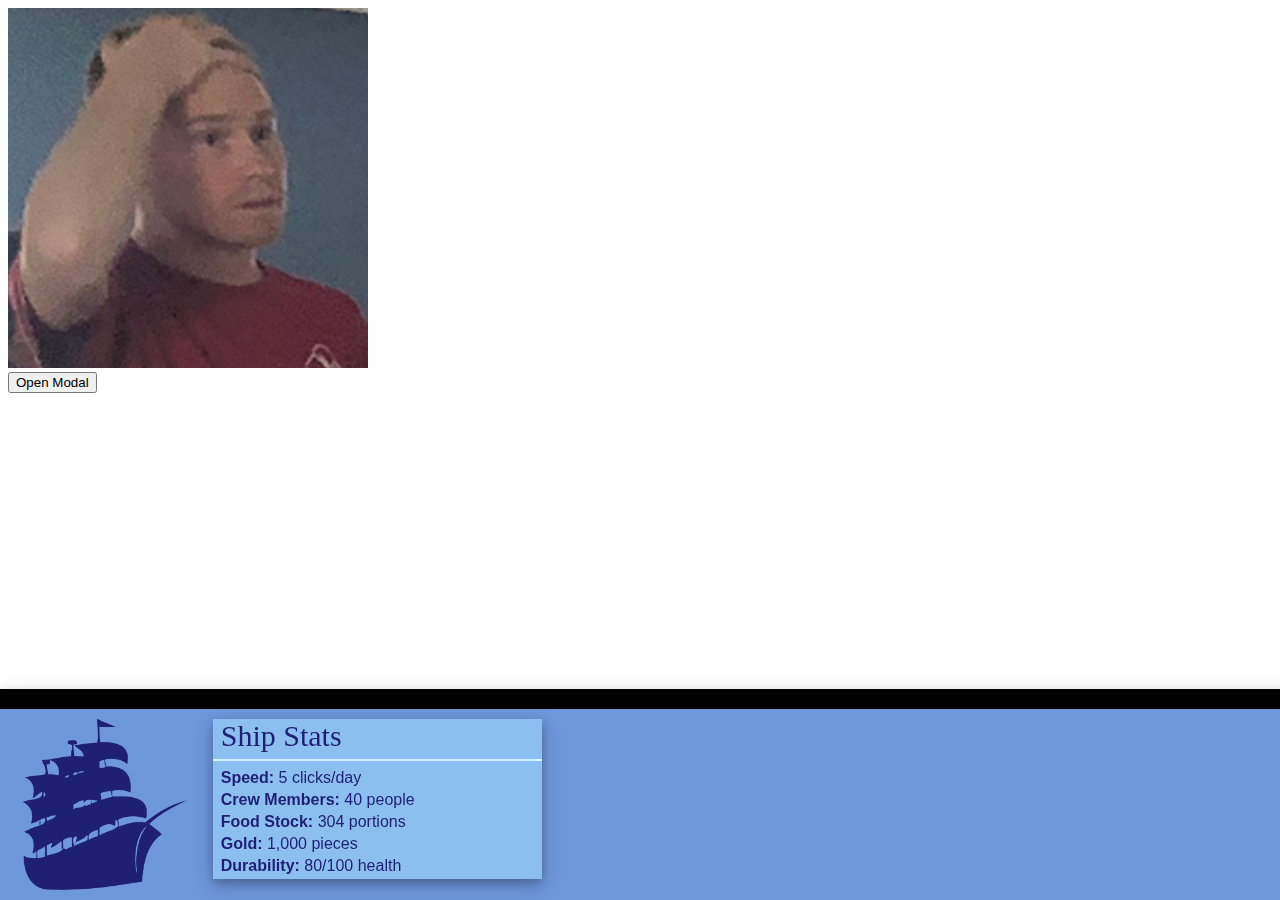
==== index.html @ a6e85e51 "Moved Html File" ====
<!DOCTYPE html>
<html>

  <head>
    <meta charset="utf-8">
    <meta name="viewport" content="width=device-width, initial-scale=1">
    <title>Ship Game</title>
    <link rel="stylesheet" href="../css/style.css">
  </head>

  <body>

    <div id="shipscope">
      <img id="a" src="../images/conor.jpg" alt="Conor">
    </div>

    <!-- Modal content -->
    <!-- Trigger/Open The Modal -->
    <button id="myBtn">Open Modal</button>

    <!-- The Modal -->
    <div id="myModal" class="modal">

      <!-- Modal content -->
      <div class="modal-content">
        <div class="modal-header">
          <span class="close">&times;</span>
          <h2>Modal Header</h2>
        </div>
        <div class="modal-body">
          <p>Some text in the Modal Body</p>
          <p>Some other text...</p>
        </div>
        <div class="modal-footer">
          <h3>Modal Footer</h3>
        </div>
      </div>

  </div>

    <div class="data card">
      <img src="../images/ship.png" alt="Ship Icon">
      <div class="data-child card">
        <h>Ship Stats</h>
        <hr>
        <p id="speed"><b>Speed:</b> 5 clicks/day</p>
        <p id="crew"><b>Crew Members:</b> 40 people</p>
        <p id="food"><b>Food Stock:</b> 304 portions</p>
        <p id="gold"><b>Gold:</b> 1,000 pieces</p>
        <p id="health"><b>Durability:</b> 80/100 health</p>
      </div>
      <div id="tool1" class="data-child card hide">
        <h> Potato </h>
      </div>
      <div id="tool2" class="data-child card hide">
        <h> Potato </h>
      </div>
    </div>

    <!-- scripts -->
    <script src="../js/conditions.js"></script>

  </body>
</html>
---- css/style.css ----
/* standard values */
p {
  margin: 4px;
  margin-left: 8px;
  font-family: "Lucida Sans Unicode", "Lucida Grande", sans-serif;
}

h {
  font-size: 30px;
  margin-left: 8px;
}

hr {
  margin-top: 6px;
  border: 1px solid rgb(215, 245, 255);
}

/* Main Footer */
.data {
  background-color: rgb(110, 151, 220);
  color: white;
  border-top: 20px solid rgb(0, 0, 0);
  margin: 0px;
  padding: 10px;
  padding-right: 20px;
  position: fixed;
  left: 0;
  bottom: 0;
  width: 99%;
}

.data-child {
  width: 26%;
  float: left;
  color: rgb(30, 31, 117);
  background-color: rgb(140, 191, 240);
  margin-left: 2%;
}

.card { box-shadow: 0 4px 8px 0 rgba(0, 0, 0, 0.2), 0 6px 20px 0 rgba(0, 0, 0, 0.2); }

/* ship icon */
.data img {
  width: 13%;
  padding-left: 1%;
  float: left;
}

.hide { visibility: hidden; }

/* POP-UP */
/* The Modal (background) */
.modal {
  display: none; /* Hidden by default */
  position: fixed; /* Stay in place */
  z-index: 1; /* Sit on top */
  left: 0;
  top: 0;
  width: 100%; /* Full width */
  height: 100%; /* Full height */
  overflow: auto; /* Enable scroll if needed */
  background-color: rgb(0,0,0); /* Fallback color */
  background-color: rgba(0,0,0,0.4); /* Black w/ opacity */
}

/* Modal Content/Box */
.modal-content {
  background-color: #fefefe;
  margin: 15% auto; /* 15% from the top and centered */
  padding: 20px;
  border: 1px solid #888;
  width: 80%; /* Could be more or less, depending on screen size */
}

/* The Close Button */
.close {
  color: #aaa;
  float: right;
  font-size: 28px;
  font-weight: bold;
}

.close:hover,
.close:focus {
  color: black;
  text-decoration: none;
  cursor: pointer;
}

.modal-header {
  padding: 2px 16px;
  background-color: #5cb85c;
  color: white;
}

.modal-body {padding: 2px 16px;}

.modal-footer {
  padding: 2px 16px;
  background-color: #5cb85c;
  color: white;
}

.modal-content {
  position: relative;
  background-color: #fefefe;
  margin: auto;
  margin-top: 100px;
  padding: 0;
  border: 1px solid #888;
  width: 80%;
  box-shadow: 0 4px 8px 0 rgba(0,0,0,0.2),0 6px 20px 0 rgba(0,0,0,0.19);
  animation-name: animatetop;
  animation-duration: 0.4s
}

@keyframes animatetop {
  from {top: -300px; opacity: 0}
  to {top: 0; opacity: 1}
}
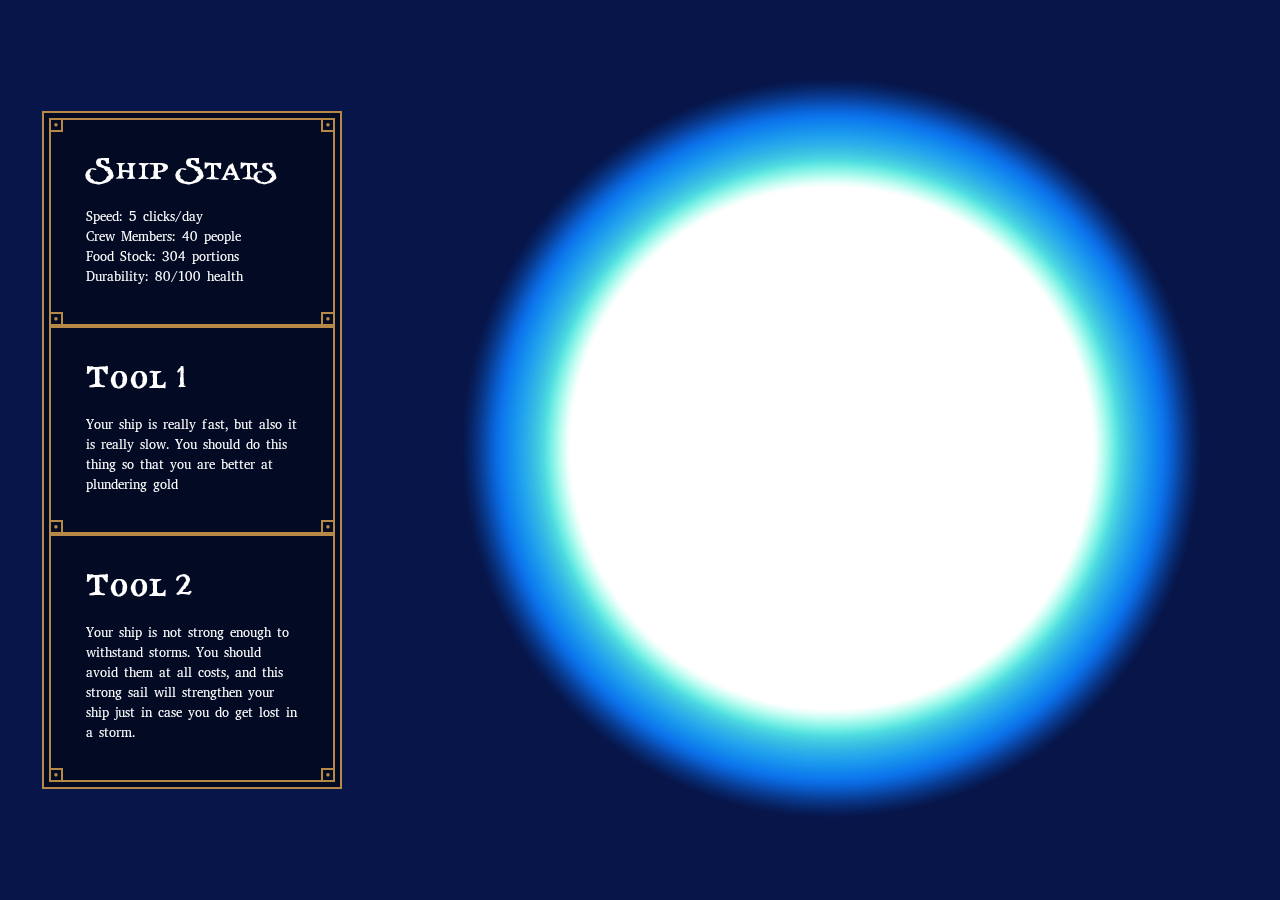
==== commit 82921a21: "Created Captain's Log" ====
--- a/index.html
+++ b/index.html
@@ -5,23 +5,70 @@
     <meta charset="utf-8">
     <meta name="viewport" content="width=device-width, initial-scale=1">
     <title>Ship Game</title>
-    <link rel="stylesheet" href="../css/style.css">
+    <link rel="stylesheet" href="css/style.css">
   </head>
 
   <body>
+    <div class="images">
+      <img src="images/grunge.png" alt="Background">
+    <div>
 
-    <div id="shipscope">
-      <img id="a" src="../images/conor.jpg" alt="Conor">
+    <div class="info">
+      <div class="box">
+        <div class="box-inner">
+          <h>Ship Stats</h>
+          <br></br>
+          <p>Speed: 5 clicks/day</p>
+          <p>Crew Members: 40 people</p>
+          <p>Food Stock: 304 portions</p>
+          <p>Durability: 80/100 health</p>
+        </div>
+        <div class="box-inner">
+          <h>Tool 1</h>
+          <br></br>
+          <p>Your ship is really fast, but also it is really slow.  You should
+            do this thing so that you are better at plundering gold</p>
+        </div>
+        <div class="box-inner">
+          <h>Tool 2</h>
+          <br></br>
+          <p>Your ship is not strong enough to withstand storms.  You should
+          avoid them at all costs, and this strong sail will strengthen your
+          ship just in case you do get lost in a storm.</p>
+        </div>
+      </div>
+    </div>
+
+    <div class="tele">
+      
+      <!--<div class="tele-text" id="tele-text">
+        <h>Captain's Log</h>
+        <h1>ARRRRRGH I'm a Pirate and this is a Header.</h1>
+        <p>This is a paragraph<p/>
+        <p>Your ship is not strong enough to withstand storms.  You should
+          avoid them at all costs, and this strong sail will strengthen your
+          ship just in case you do get lost in a storm.</p>
+        <p>Your ship is really fast, but also it is really slow.  You should
+          do this thing so that you are better at plundering gold</p>
+        <h1>Hello. This is a header</h1>
+        <p>You point your ship towards the island.  Lots of interesting things happen.
+          You wonder if you hae enough food to feed your crew.  You worry about
+          the storm you just passed and if it will come back.<p/>
+        <h2 id="choice">I decided to...
+          <a onclick="jsfunction('Plunder')" href="#" class="effect-underline">Plunder</a>
+          <a onclick="jsfunction('Sail On')" href="#" class="effect-underline">Sail On</a>
+        </h2>
+      </div>-->
+
     </div>
 
     <!-- Modal content -->
-    <!-- Trigger/Open The Modal -->
-    <button id="myBtn">Open Modal</button>
+    <!-- Trigger/Open The Modal
+    <button id="myBtn">Open Modal</button>-->
 
-    <!-- The Modal -->
+    <!-- The Modal
     <div id="myModal" class="modal">
-
-      <!-- Modal content -->
+      Modal content
       <div class="modal-content">
         <div class="modal-header">
           <span class="close">&times;</span>
@@ -35,11 +82,10 @@
           <h3>Modal Footer</h3>
         </div>
       </div>
+  </div> -->
 
-  </div>
-
-    <div class="data card">
-      <img src="../images/ship.png" alt="Ship Icon">
+    <!--<div class="data card">
+      <img src="images/ship.png" alt="Ship Icon">
       <div class="data-child card">
         <h>Ship Stats</h>
         <hr>
@@ -55,10 +101,10 @@
       <div id="tool2" class="data-child card hide">
         <h> Potato </h>
       </div>
-    </div>
+    </div>-->
 
     <!-- scripts -->
-    <script src="../js/conditions.js"></script>
+    <script src="js/conditions.js"></script>
 
   </body>
 </html>
--- a/css/style.css
+++ b/css/style.css
@@ -1,19 +1,173 @@
 /* standard values */
+@font-face {
+  font-family: 'Peddana';
+  src: url('../Peddana-Regular.ttf') format('truetype');
+  font-weight: normal;
+  font-style: normal;
+}
+
+@font-face {
+  font-family: 'Treasure';
+  src: url('../Treasuremap-nRxz0.ttf') format('truetype');
+  font-weight: normal;
+  font-style: normal;
+}
+body {
+  margin: 0px;
+  display: flex;
+}
+p, h1, h2, h3 {
+  font-family: "Peddana", "Peddana", serif;
+}
 p {
-  margin: 4px;
-  margin-left: 8px;
-  font-family: "Lucida Sans Unicode", "Lucida Grande", sans-serif;
-}
-
+  font-size: 20px;
+  line-height: 20px;
+  color: white;
+}
 h {
+  font-family: "Treasure", "Treasure", serif;
   font-size: 30px;
-  margin-left: 8px;
-}
-
-hr {
-  margin-top: 6px;
-  border: 1px solid rgb(215, 245, 255);
-}
+  color: white;
+}
+
+/* main interface divider */
+.info {
+  background-color: #071549;
+  height: 100%;
+  width: 30%;
+  position: fixed;
+  padding: 20px;
+}
+.tele {
+  background-image: url('../images/tele.png');
+  /*background-image: none;*/
+  background-position: center;
+  background-size: cover;
+  background-repeat: no-repeat;
+  height: 100%;
+  width: 70%;
+  left: 30%;
+  position: fixed;
+}
+img {
+  width: 70%;
+  height: 100%;
+  position: absolute;
+  left: 30%;
+  background-color: none;
+}
+.text {
+  background-image: url('../images/grunge.png');
+}
+
+* {
+  margin: 0;
+  padding: 0;
+  border: 0;
+  box-sizing: border-box;
+}
+*:before, *:after {
+  box-sizing: border-box;
+}
+.box {
+  position: absolute;
+  left: 50%;
+  top: 50%;
+  transform: translate3d(-50%, -50%, 0);
+  background-color: rgba(0, 0, 0, 0.5);
+  width: 100%;
+  max-width: 300px;
+  padding: 5px;
+  border: 2px solid #b78846;
+}
+.box:before, .box:after {
+  content: "•";
+  position: absolute;
+  width: 14px;
+  height: 14px;
+  font-size: 14px;
+  color: #b78846;
+  border: 2px solid #b78846;
+  line-height: 12px;
+  top: 5px;
+  text-align: center;
+}
+.box:before {
+  left: 5px;
+}
+.box:after {
+  right: 5px;
+}
+.box .box-inner {
+  position: relative;
+  border: 2px solid #b78846;
+  padding: 35px;
+}
+.box .box-inner:before, .box .box-inner:after {
+  content: "•";
+  position: absolute;
+  width: 14px;
+  height: 14px;
+  font-size: 14px;
+  color: #b78846;
+  border: 2px solid #b78846;
+  line-height: 12px;
+  bottom: -2px;
+  text-align: center;
+}
+.box .box-inner:before {
+  left: -2px;
+}
+.box .box-inner:after {
+  right: -2px;
+}
+
+.tele p, .tele h {
+  color: black;
+}
+.tele-text {
+  padding: 70px;
+}
+.wrapper {
+  display: block;
+  position: absolute;
+  top: 50%;
+  left:50%;
+  -webkit-transform: translate(-50%,-50%);
+}
+h2 a {
+  color: #b78846;;
+  text-decoration: none;
+  display: inline-block;
+  position: relative;
+  margin-right: 10px;
+  margin-left: 10px;
+}
+/*effect-underline*/
+a.effect-underline:after {
+	content: '';
+  position: absolute;
+  left: 0;
+  display: inline-block;
+  height: 1em;
+  width: 100%;
+  border-bottom: 1px solid;
+  margin-top: 10px;
+  opacity: 0;
+	-webkit-transition: opacity 0.35s, -webkit-transform 0.35s;
+	transition: opacity 0.35s, transform 0.35s;
+	-webkit-transform: scale(0,1);
+	transform: scale(0,1);
+}
+a.effect-underline:hover:after {
+  opacity: 1;
+	-webkit-transform: scale(1);
+	transform: scale(1);
+}
+
+
+
+
 
 /* Main Footer */
 .data {
@@ -62,7 +216,6 @@
   background-color: rgb(0,0,0); /* Fallback color */
   background-color: rgba(0,0,0,0.4); /* Black w/ opacity */
 }
-
 /* Modal Content/Box */
 .modal-content {
   background-color: #fefefe;
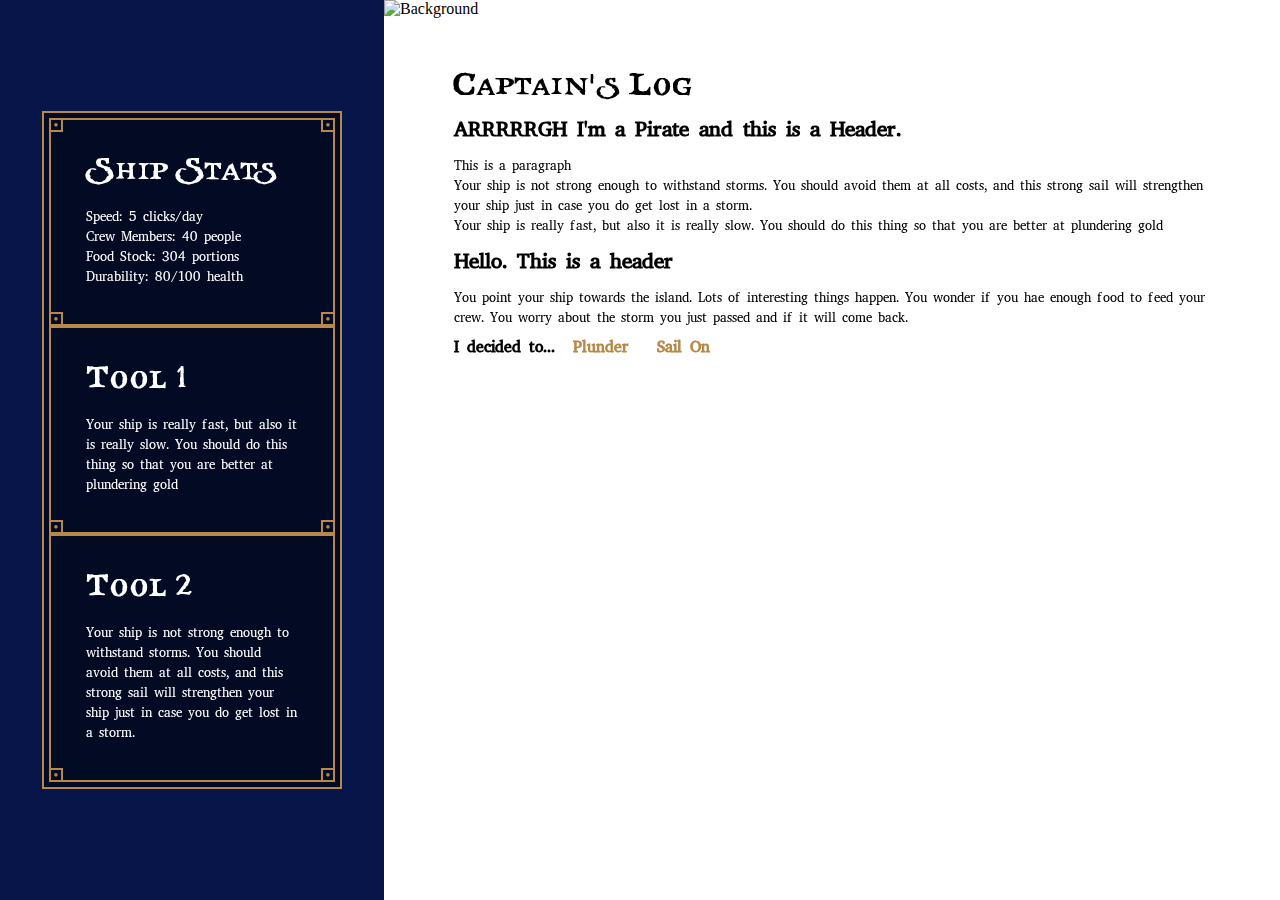
==== commit 77ab55e3: "Went Back to Demo State" ====
--- a/index.html
+++ b/index.html
@@ -5,7 +5,7 @@
     <meta charset="utf-8">
     <meta name="viewport" content="width=device-width, initial-scale=1">
     <title>Ship Game</title>
-    <link rel="stylesheet" href="css/style.css">
+    <link rel="stylesheet" type="text/css" href="css/style.css">
   </head>
 
   <body>
@@ -40,8 +40,8 @@
     </div>
 
     <div class="tele">
-      
-      <!--<div class="tele-text" id="tele-text">
+
+      <div class="tele-text" id="tele-text">
         <h>Captain's Log</h>
         <h1>ARRRRRGH I'm a Pirate and this is a Header.</h1>
         <p>This is a paragraph<p/>
@@ -58,7 +58,7 @@
           <a onclick="jsfunction('Plunder')" href="#" class="effect-underline">Plunder</a>
           <a onclick="jsfunction('Sail On')" href="#" class="effect-underline">Sail On</a>
         </h2>
-      </div>-->
+      </div>
 
     </div>
 
--- a/css/style.css
+++ b/css/style.css
@@ -39,8 +39,8 @@
   padding: 20px;
 }
 .tele {
-  background-image: url('../images/tele.png');
-  /*background-image: none;*/
+  /*background-image: url('../images/tele.png');*/
+  background-image: none;
   background-position: center;
   background-size: cover;
   background-repeat: no-repeat;
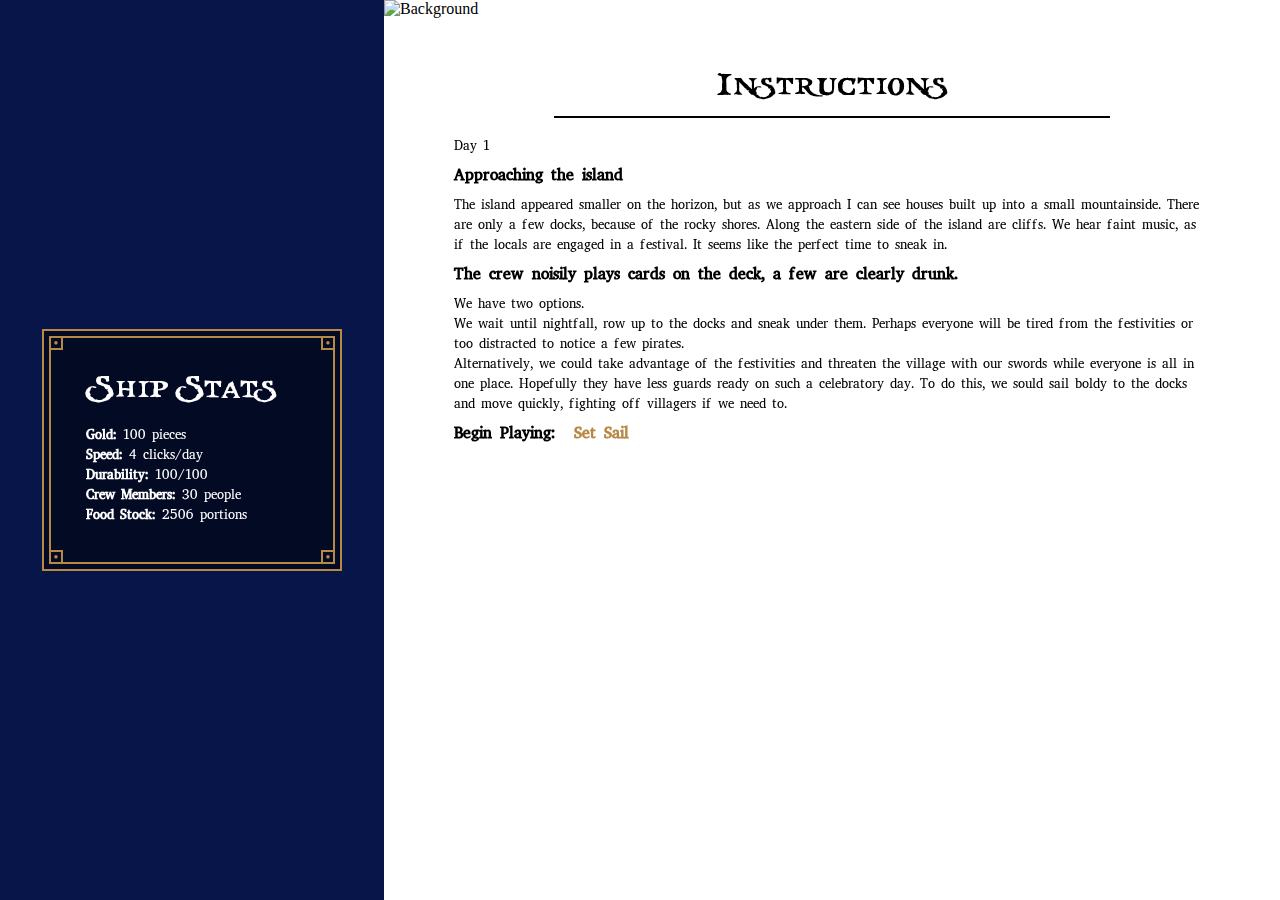
==== commit 0ceebc06: "Finished Coding" ====
--- a/index.html
+++ b/index.html
@@ -9,99 +9,67 @@
   </head>
 
   <body>
-    <div class="images">
-      <img src="images/grunge.png" alt="Background">
-    <div>
+    <div class="images" id="images">
+      <img src="images/journal.png" alt="Background">
+    </div>
 
     <div class="info">
-      <div class="box">
+      <div class="box" id="box">
         <div class="box-inner">
           <h>Ship Stats</h>
           <br></br>
-          <p>Speed: 5 clicks/day</p>
-          <p>Crew Members: 40 people</p>
-          <p>Food Stock: 304 portions</p>
-          <p>Durability: 80/100 health</p>
+          <p id="gold"><b>Gold:</b> 0 pieces</p>
+          <p id="speed"><b>Speed:</b> 0 clicks/day</p>
+          <p id="health"><b>Durability:</b> 0/100 health</p>
+          <p id="crew"><b>Crew Members:</b> 0 people</p>
+          <p id="food"><b>Food Stock:</b> 0 portions</p>
+        </div>
+        <!--<div class="box-inner">
+          <h>Rain Gauge</h>
+          <br></br>
+          <p>Your ship is fast but unstable.  You should avoid storms at all costs
+          or you will be patching many holes in the starboard.</p>
         </div>
         <div class="box-inner">
-          <h>Tool 1</h>
+          <h>Icebox</h>
           <br></br>
-          <p>Your ship is really fast, but also it is really slow.  You should
-            do this thing so that you are better at plundering gold</p>
-        </div>
-        <div class="box-inner">
-          <h>Tool 2</h>
-          <br></br>
-          <p>Your ship is not strong enough to withstand storms.  You should
-          avoid them at all costs, and this strong sail will strengthen your
-          ship just in case you do get lost in a storm.</p>
-        </div>
+          <p>Your food rations will last longer, given your large number of Crew
+          Members.  Don't want to let them go hungry, or you won't be able to plunder!</p>
+        </div>-->
+      </div>
+    </div>
+    <div class="tele" id="tele">
+      <div class="tele-text" id="tele-text" onclick="scenario()">
+        <img src="images/tele.png" alt="Background" style="width: 100%; left: auto; margin: auto; position: relative;">
       </div>
     </div>
 
-    <div class="tele">
-
-      <div class="tele-text" id="tele-text">
-        <h>Captain's Log</h>
-        <h1>ARRRRRGH I'm a Pirate and this is a Header.</h1>
-        <p>This is a paragraph<p/>
-        <p>Your ship is not strong enough to withstand storms.  You should
-          avoid them at all costs, and this strong sail will strengthen your
-          ship just in case you do get lost in a storm.</p>
-        <p>Your ship is really fast, but also it is really slow.  You should
-          do this thing so that you are better at plundering gold</p>
-        <h1>Hello. This is a header</h1>
-        <p>You point your ship towards the island.  Lots of interesting things happen.
-          You wonder if you hae enough food to feed your crew.  You worry about
-          the storm you just passed and if it will come back.<p/>
-        <h2 id="choice">I decided to...
-          <a onclick="jsfunction('Plunder')" href="#" class="effect-underline">Plunder</a>
-          <a onclick="jsfunction('Sail On')" href="#" class="effect-underline">Sail On</a>
+    <div class="journal" id="journal">
+      <div class="journal-text" id="journal-text">
+        <h><center>Instructions</center></h>
+        <hr>
+        <p>Day 1</p>
+        <h2>Approaching the island</h2>
+        <p>The island appeared smaller on the horizon, but as we approach I can see
+        houses built up into a small mountainside.  There are only a few docks, because
+        of the rocky shores.  Along the eastern side of the island are cliffs.
+        We hear faint music, as if the locals are engaged in a festival.  It seems
+        like the perfect time to sneak in.</p>
+        <h2>The crew noisily plays cards on the deck, a few are clearly drunk.</h2>
+        <p>We have two options.</p>
+        <p>We wait until nightfall, row up to the docks and sneak
+          under them.  Perhaps everyone will be tired from the festivities or too
+          distracted to notice a few pirates.<p/>
+        <p>Alternatively, we could take advantage of the festivities and threaten
+        the village with our swords while everyone is all in one place.  Hopefully they
+        have less guards ready on such a celebratory day.  To do this, we sould sail boldy
+        to the docks and move quickly, fighting off villagers if we need to.</p>
+        <h2 id="switch">Begin Playing:
+          <a onclick="choiceStart('switch', 'Begin Playing: &nbsp', 'Set Sail', '')"
+          href="#" class="effect-underline">Set Sail</a>
         </h2>
       </div>
-
     </div>
-
-    <!-- Modal content -->
-    <!-- Trigger/Open The Modal
-    <button id="myBtn">Open Modal</button>-->
-
-    <!-- The Modal
-    <div id="myModal" class="modal">
-      Modal content
-      <div class="modal-content">
-        <div class="modal-header">
-          <span class="close">&times;</span>
-          <h2>Modal Header</h2>
-        </div>
-        <div class="modal-body">
-          <p>Some text in the Modal Body</p>
-          <p>Some other text...</p>
-        </div>
-        <div class="modal-footer">
-          <h3>Modal Footer</h3>
-        </div>
-      </div>
-  </div> -->
-
-    <!--<div class="data card">
-      <img src="images/ship.png" alt="Ship Icon">
-      <div class="data-child card">
-        <h>Ship Stats</h>
-        <hr>
-        <p id="speed"><b>Speed:</b> 5 clicks/day</p>
-        <p id="crew"><b>Crew Members:</b> 40 people</p>
-        <p id="food"><b>Food Stock:</b> 304 portions</p>
-        <p id="gold"><b>Gold:</b> 1,000 pieces</p>
-        <p id="health"><b>Durability:</b> 80/100 health</p>
-      </div>
-      <div id="tool1" class="data-child card hide">
-        <h> Potato </h>
-      </div>
-      <div id="tool2" class="data-child card hide">
-        <h> Potato </h>
-      </div>
-    </div>-->
 
     <!-- scripts -->
     <script src="js/conditions.js"></script>
--- a/css/style.css
+++ b/css/style.css
@@ -29,6 +29,15 @@
   font-size: 30px;
   color: white;
 }
+hr {
+  height: 2px;
+  border-width: 0;
+  background-color: black;
+  margin-bottom: 20px;
+  margin-top: 10px;
+  margin-right: 100px;
+  margin-left: 100px;
+}
 
 /* main interface divider */
 .info {
@@ -38,8 +47,7 @@
   position: fixed;
   padding: 20px;
 }
-.tele {
-  /*background-image: url('../images/tele.png');*/
+.journal {
   background-image: none;
   background-position: center;
   background-size: cover;
@@ -49,12 +57,37 @@
   left: 30%;
   position: fixed;
 }
+.tele {
+  background-image: none;
+  background-position: center;
+  background-size: cover;
+  background-repeat: no-repeat;
+  height: 100%;
+  width: 70%;
+  left: 30%;
+  position: fixed;
+}
+.tele-text {
+  background-image: url('../images/tele.png');
+  background-position: center;
+  background-size: cover;
+  background-repeat: no-repeat;
+  height: 100%;
+  width: 70%;
+  left: 30%;
+  position: fixed;
+  display: none;
+  visibility: hidden;
+}
+.ocean {
+  height: 80%;
+  top: 10%;
+}
 img {
   width: 70%;
   height: 100%;
   position: absolute;
   left: 30%;
-  background-color: none;
 }
 .text {
   background-image: url('../images/grunge.png');
@@ -122,10 +155,10 @@
   right: -2px;
 }
 
-.tele p, .tele h {
+.journal p, .journal h {
   color: black;
 }
-.tele-text {
+.journal-text {
   padding: 70px;
 }
 .wrapper {
@@ -164,110 +197,3 @@
 	-webkit-transform: scale(1);
 	transform: scale(1);
 }
-
-
-
-
-
-/* Main Footer */
-.data {
-  background-color: rgb(110, 151, 220);
-  color: white;
-  border-top: 20px solid rgb(0, 0, 0);
-  margin: 0px;
-  padding: 10px;
-  padding-right: 20px;
-  position: fixed;
-  left: 0;
-  bottom: 0;
-  width: 99%;
-}
-
-.data-child {
-  width: 26%;
-  float: left;
-  color: rgb(30, 31, 117);
-  background-color: rgb(140, 191, 240);
-  margin-left: 2%;
-}
-
-.card { box-shadow: 0 4px 8px 0 rgba(0, 0, 0, 0.2), 0 6px 20px 0 rgba(0, 0, 0, 0.2); }
-
-/* ship icon */
-.data img {
-  width: 13%;
-  padding-left: 1%;
-  float: left;
-}
-
-.hide { visibility: hidden; }
-
-/* POP-UP */
-/* The Modal (background) */
-.modal {
-  display: none; /* Hidden by default */
-  position: fixed; /* Stay in place */
-  z-index: 1; /* Sit on top */
-  left: 0;
-  top: 0;
-  width: 100%; /* Full width */
-  height: 100%; /* Full height */
-  overflow: auto; /* Enable scroll if needed */
-  background-color: rgb(0,0,0); /* Fallback color */
-  background-color: rgba(0,0,0,0.4); /* Black w/ opacity */
-}
-/* Modal Content/Box */
-.modal-content {
-  background-color: #fefefe;
-  margin: 15% auto; /* 15% from the top and centered */
-  padding: 20px;
-  border: 1px solid #888;
-  width: 80%; /* Could be more or less, depending on screen size */
-}
-
-/* The Close Button */
-.close {
-  color: #aaa;
-  float: right;
-  font-size: 28px;
-  font-weight: bold;
-}
-
-.close:hover,
-.close:focus {
-  color: black;
-  text-decoration: none;
-  cursor: pointer;
-}
-
-.modal-header {
-  padding: 2px 16px;
-  background-color: #5cb85c;
-  color: white;
-}
-
-.modal-body {padding: 2px 16px;}
-
-.modal-footer {
-  padding: 2px 16px;
-  background-color: #5cb85c;
-  color: white;
-}
-
-.modal-content {
-  position: relative;
-  background-color: #fefefe;
-  margin: auto;
-  margin-top: 100px;
-  padding: 0;
-  border: 1px solid #888;
-  width: 80%;
-  box-shadow: 0 4px 8px 0 rgba(0,0,0,0.2),0 6px 20px 0 rgba(0,0,0,0.19);
-  animation-name: animatetop;
-  animation-duration: 0.4s
-}
-
-@keyframes animatetop {
-  from {top: -300px; opacity: 0}
-  to {top: 0; opacity: 1}
-}
